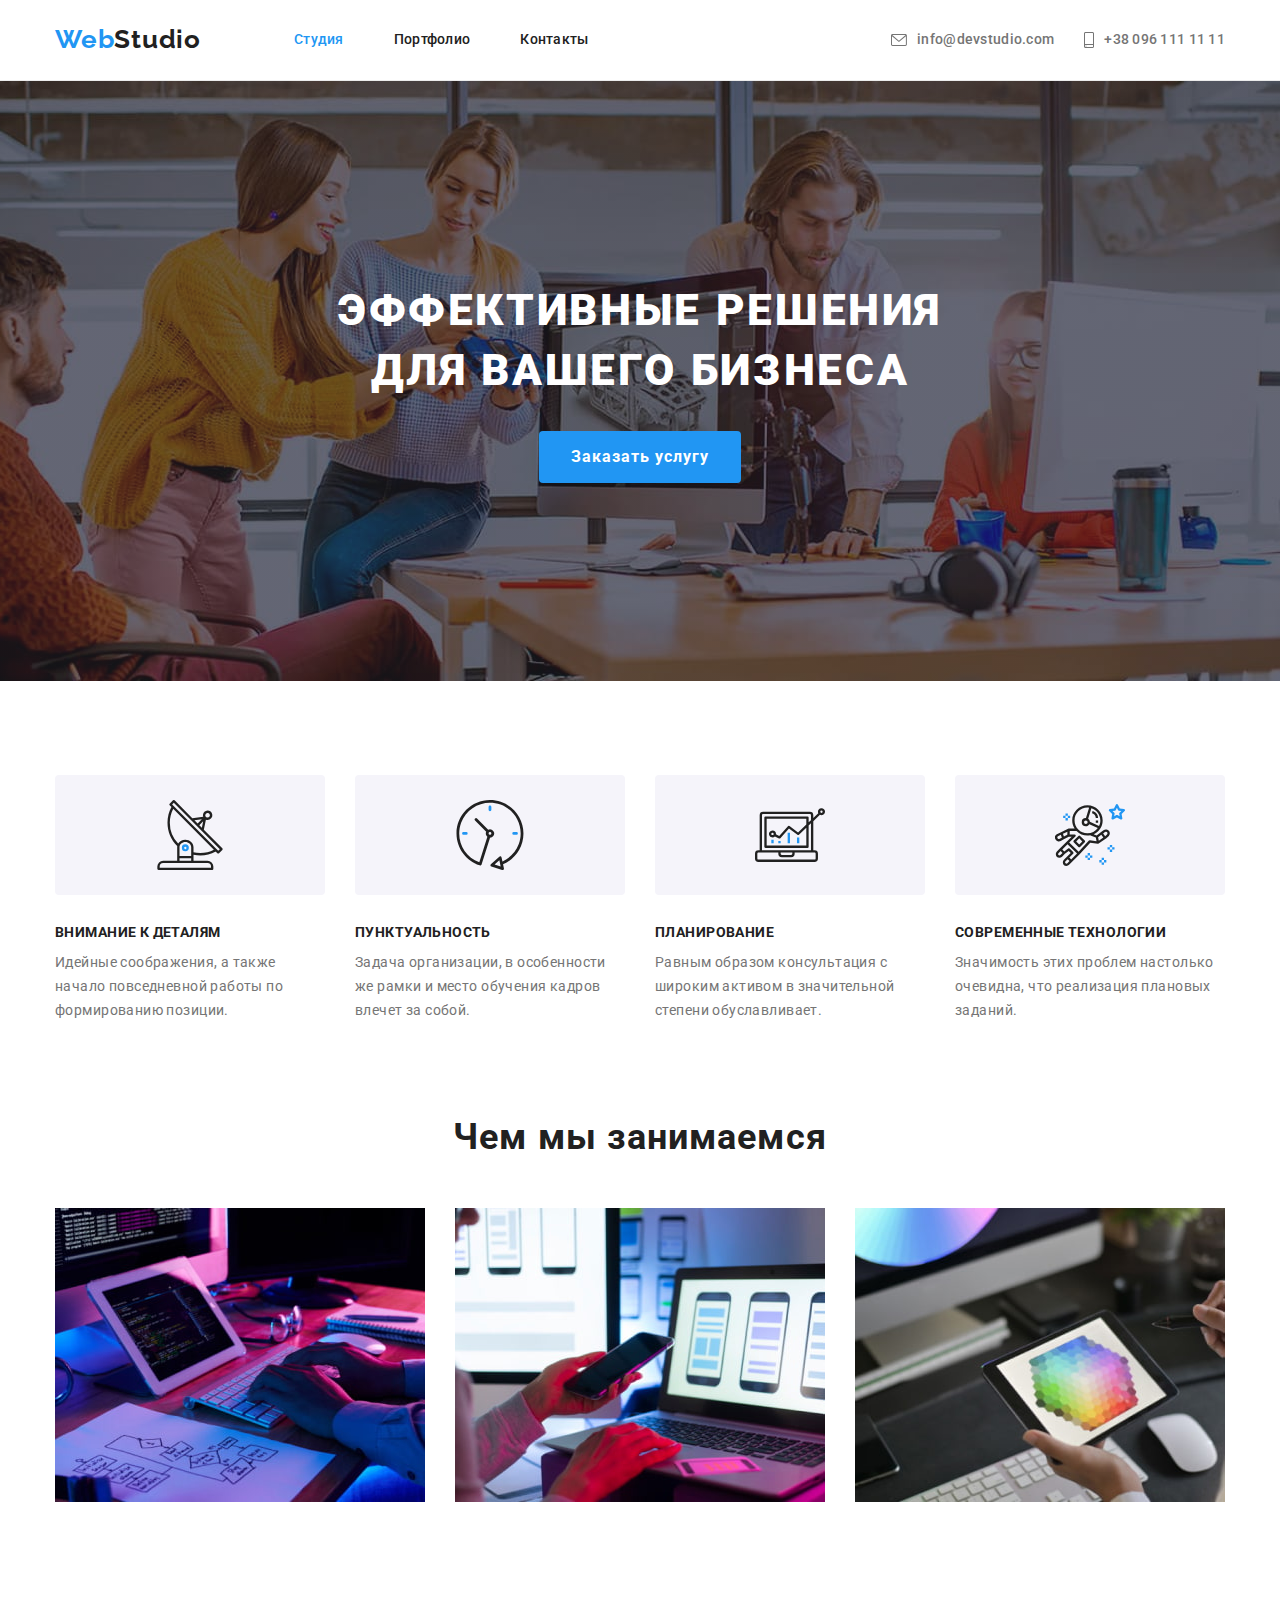
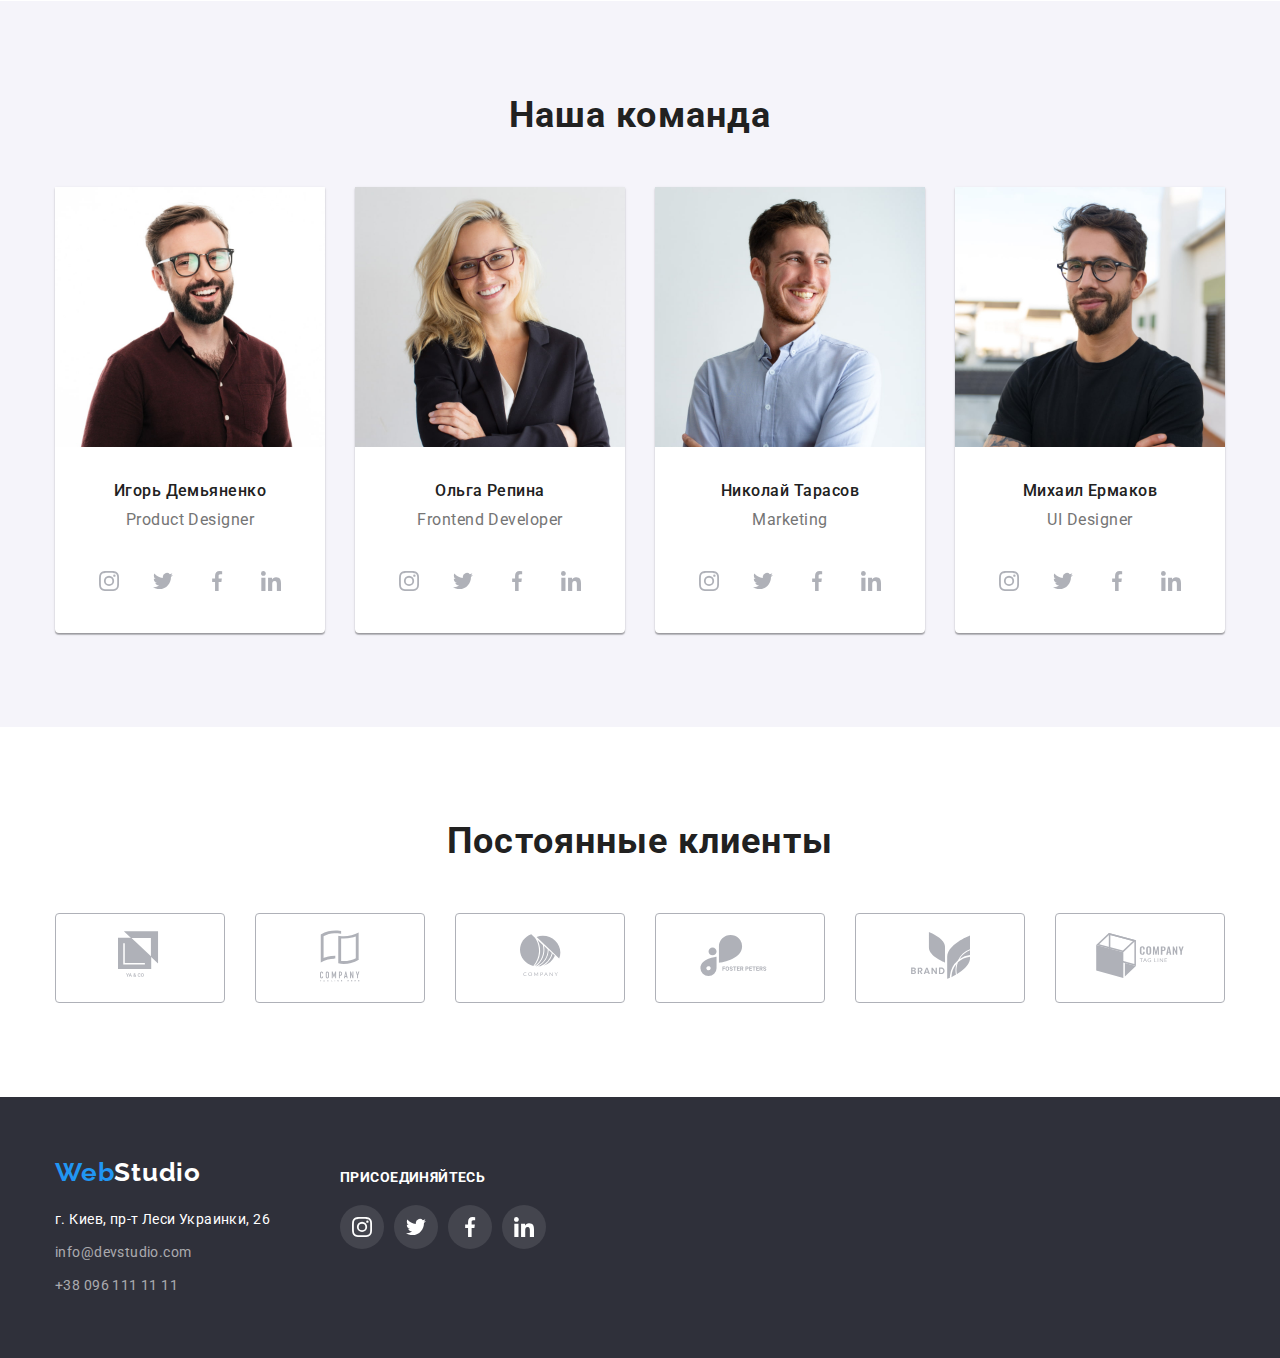
==== index.html @ 4785504b "добавляет фон героя и svg" ====
<!DOCTYPE html>
<html lang="ru">
<head>
    <meta charset="UTF-8">
    <meta name="viewport" content="width=device-width, initial-scale=1.0">
    <title>Главная</title>
    <link rel="preconnect" href="https://fonts.gstatic.com">
    <link href="https://fonts.googleapis.com/css2?family=Raleway:wght@700&family=Roboto:ital,wght@0,400;0,500;0,700;1,900&display=swap" rel="stylesheet">
    <link rel="stylesheet" href="./css/modern-normalize.css">
    <link rel="stylesheet" href="./css/styles.css">
</head>
<body>
<header class="main-head">
    <div class="container">
        <nav class="head-nav">
            <a class="logo" href="./index.html" lang="en"> <span class="accent">Web</span>Studio</a>
            <ul class="head-link">
                <li class="item"><a class="nav-link active" href="./index.html">Студия</a></li>
                <li class="item"><a class="nav-link" href="./portfolio.html">Портфолио</a></li>
                <li class="item"><a class="nav-link" href="">Контакты</a></li>
            </ul>
        </nav>
        
        <ul class="head-contacts">
            <li class="item"><a class="contacts-link" href="mailto:info@devstudio.com">
                <svg class="svg-head" width="16px" height="12px">
                    <use href="./images/symbol-defs.svg#envelope"></use>
                </svg>
                info@devstudio.com</a></li>
            <li class="item"><a class="contacts-link" href="tel:+380961111111">
                <svg class="svg-head" width="10px" height="16px">
                    <use href="./images/symbol-defs.svg#smartphone"></use>
                </svg>
                +38 096 111 11 11</a></li>
        </ul>
    </div>
</header>
    <main>
        <!-- Секция герой -->
        <section class="hero ">
           <div class="container">
                <h1 class="hero-head">Эффективные решения <br>
                    для вашего бизнеса</h1>
                <a class="hero-link " href="" target="_blank">Заказать услугу</a>
           </div>
        </section>
        <!-- Секция  наши особенности -->
        <section class="features">
           <div class="container">
                <h2 class=" visually-hidden">Особенности</h2>
                <ul class="features-list">
                    <li class="features-item">
                        <div class="item-svg">
                            <svg class="features-svg" width="70px" height="70px">
                                <use href="./images/symbol-defs.svg#antenna"></use>
                            </svg>
                        </div>
                        <h3 class="feature-item-head head-section">Внимание к деталям</h3>
                        <p class="feature-item-text">Идейные соображения, а также начало повседневной работы по формированию позиции.
                        </p>
                    </li>
                    <li class="features-item">
                        <div class="item-svg">
                            <svg class="features-svg" width="70px" height="70px">
                                <use href="./images/symbol-defs.svg#clock"></use>
                            </svg>
                        </div>
                        <h3 class="feature-item-head head-section">Пунктуальность</h3>
                        <p class="feature-item-text">Задача организации, в особенности же рамки и место обучения кадров влечет за собой.
                        </p>
                    </li>
                    <li class="features-item">
                        <div class="item-svg">
                            <svg class="features-svg" width="70px" height="70px">
                                <use href="./images/symbol-defs.svg#diagram"></use>
                            </svg>
                        </div>
                        <h3 class="feature-item-head head-section">Планирование</h3>
                        <p class="feature-item-text">Равным образом консультация с широким активом в значительной степени обуславливает.
                        </p>
                    </li>
                    <li class="features-item">
                        <div class="item-svg">
                            <svg class="features-svg" width="70px" height="70px">
                                <use href="./images/symbol-defs.svg#astronaut"></use>
                            </svg>
                        </div>
                        <h3 class="feature-item-head head-section">Современные технологии</h3>
                        <p class="feature-item-text">Значимость этих проблем настолько очевидна, что реализация плановых заданий.</p>
                    </li>
                </ul>
           </div>
        </section>
        <!-- Секция Чем мы занимаемся -->
        <section class="directions">
            <div class="container">
                <h2 class="head-section directions-head">Чем мы занимаемся</h2>
                <ul class="directions-list">
                    <li class="directions-item"><img src="./images/layout.jpg" alt="Верстка сайтов" width="370"></li>
                    <li class="directions-item"><img src="./images/mobile.jpg" alt="Разработка мобильных приложений" width="370"></li>
                    <li class="directions-item"><img src="./images/design.jpg" alt="Дизайн" width="370"></li>
                </ul>
            </div>
        </section>
        <!-- Секция Наша команда -->
        <section class="team">
           <div class="container">
                <h2 class="head-section team-head">Наша команда</h2>
                <ul class="team-list">
                    <li class="team-item">
                        <img src="./images/igor.jpg" alt="Игорь Демьяненко" width="270">
                        <h3 class="head-section name">Игорь Демьяненко</h3>
                        <p class="position" lang="en">Product Designer</p>
                        <ul class="social">
                            <li class="item">
                                <a href="" class="svg-item">
                                    <svg class="link" width="20px" height="20px">
                                        <use href="./images/symbol-defs.svg#instagram"></use>
                                    </svg>
                                </a>
                            </li>
                            <li class="item">
                                <a href="" class="svg-item">
                                    <svg class="link" width="20px" height="20px">
                                        <use href="./images/symbol-defs.svg#twitter"></use>
                                    </svg>
                                </a>
                            </li>
                            <li class="item">
                                <a href="" class="svg-item">
                                    <svg class="link" width="20px" height="20px">
                                        <use href="./images/symbol-defs.svg#facebook"></use>
                                    </svg>
                                </a>
                            </li>
                            <li class="item">
                                <a href="" class="svg-item">
                                    <svg class="link" width="20px" height="20px">
                                        <use href="./images/symbol-defs.svg#linkedin"></use>
                                    </svg>
                                </a>
                            </li>
                        </ul>
                    </li>
                    <li class="team-item">
                        <img src="./images/olga.jpg" alt="Ольга Репина" width="270">
                        <h3 class="head-section name">Ольга Репина</h3>
                        <p class="position" lang="en">Frontend Developer</p>
                        <ul class="social">
                            <li class="item">
                                <a href="" class="svg-item">
                                    <svg class="link" width="20px" height="20px">
                                        <use href="./images/symbol-defs.svg#instagram"></use>
                                    </svg>
                                </a>
                            </li>
                            <li class="item">
                                <a href="" class="svg-item">
                                    <svg class="link" width="20px" height="20px">
                                        <use href="./images/symbol-defs.svg#twitter"></use>
                                    </svg>
                                </a>
                            </li>
                            <li class="item">
                                <a href="" class="svg-item">
                                    <svg class="link" width="20px" height="20px">
                                        <use href="./images/symbol-defs.svg#facebook"></use>
                                    </svg>
                                </a>
                            </li>
                            <li class="item">
                                <a href="" class="svg-item">
                                    <svg class="link" width="20px" height="20px">
                                        <use href="./images/symbol-defs.svg#linkedin"></use>
                                    </svg>
                                </a>
                            </li>
                        </ul>
                    </li>
                    <li class="team-item">
                        <img src="./images/nikolay.jpg" alt="Николай Тарасов" width="270">
                        <h3 class="head-section name">Николай Тарасов</h3>
                        <p class="position" lang="en">Marketing</p>
                        <ul class="social">
                            <li class="item">
                                <a href="" class="svg-item">
                                    <svg class="link" width="20px" height="20px">
                                        <use href="./images/symbol-defs.svg#instagram"></use>
                                    </svg>
                                </a>
                            </li>
                            <li class="item">
                                <a href="" class="svg-item">
                                    <svg class="link" width="20px" height="20px">
                                        <use href="./images/symbol-defs.svg#twitter"></use>
                                    </svg>
                                </a>
                            </li>
                            <li class="item">
                                <a href="" class="svg-item">
                                    <svg class="link" width="20px" height="20px">
                                        <use href="./images/symbol-defs.svg#facebook"></use>
                                    </svg>
                                </a>
                            </li>
                            <li class="item">
                                <a href="" class="svg-item">
                                    <svg class="link" width="20px" height="20px">
                                        <use href="./images/symbol-defs.svg#linkedin"></use>
                                    </svg>
                                </a>
                            </li>
                        </ul>
                    </li>
                    <li class="team-item">
                        <img src="./images/michael.jpg" alt="Михаил Ермаков" width="270">
                        <h3 class="head-section name">Михаил Ермаков</h3>
                        <p class="position" lang="en">UI Designer</p>
                        <ul class="social">
                            <li class="item">
                                <a href="" class="svg-item">
                                    <svg class="link" width="20px" height="20px">
                                        <use href="./images/symbol-defs.svg#instagram"></use>
                                    </svg>
                                </a>
                            </li>
                            <li class="item">
                                <a href="" class="svg-item">
                                    <svg class="link" width="20px" height="20px">
                                        <use href="./images/symbol-defs.svg#twitter"></use>
                                    </svg>
                                </a>
                            </li>
                            <li class="item">
                                <a href="" class="svg-item">
                                    <svg class="link" width="20px" height="20px">
                                        <use href="./images/symbol-defs.svg#facebook"></use>
                                    </svg>
                                </a>
                            </li>
                            <li class="item">
                                <a href="" class="svg-item">
                                    <svg class="link" width="20px" height="20px">
                                        <use href="./images/symbol-defs.svg#linkedin"></use>
                                    </svg>
                                </a>
                            </li>
                        </ul>
                    </li>
                </ul>
           </div>
        </section>

        <section class="our-clients">
           <div class="container">
                <h2 class="head-section clients-head">Постоянные клиенты</h2>
                <ul class="clients">
                    <li class="clients-item">
                        <a href="" class="link">
                            <svg class="clients-logo " width="44.27px" height="49.23px">
                                <use href="./images/symbol-defs.svg#logoone"></use>
                            </svg>
                        </a>
                    </li>
                    <li class="clients-item">
                       <a href="" class="link">
                            <svg class="clients-logo " width="40px" height="52px">
                                <use href="./images/symbol-defs.svg#logotwo"></use>
                            </svg>
                       </a>
                    </li>
                    <li class="clients-item">
                       <a href="" class="link">
                            <svg class="clients-logo" width="41px" height="42.6px">
                                <use href="./images/symbol-defs.svg#logothree"></use>
                            </svg>
                       </a>
                    </li>
                    <li class="clients-item">
                       <a href="" class="link">
                            <svg class="clients-logo" width="79.66px" height="42.02px">
                                <use href="./images/symbol-defs.svg#logofour"></use>
                            </svg>
                       </a>
                    </li>
                    <li class="clients-item">
                       <a href="" class="link">
                            <svg class="clients-logo" width="59px" height="47px">
                                <use href="./images/symbol-defs.svg#logofive"></use>
                            </svg>
                       </a>
                    </li>
                    <li class="clients-item">
                        <a href="" class="link">
                            <svg class="clients-logo" width="88.48px" height="45.44px">
                                <use href="./images/symbol-defs.svg#logosix"></use>
                            </svg>
                        </a>
                    </li>
                </ul>
           </div>


        </section>
    </main>

    <footer class="main-footer">
        <div class="container">
            <div class="adress-section">
                <a class="logo logo-footer" href="./index.html" lang="en"><span class="accent">Web</span>Studio</a>
                <address class="adress">
                    <p class="map">
                        г. Киев, пр-т Леси Украинки, 26
                    </p>
                    <ul class="adress-list">
                        <li class="adress-item"><a class="adress-link" href="mailto:info@devstudio.com"
                                target="_blank">info@devstudio.com</a></li>
                        <li class="adress-item"><a class="adress-link" href="tel:+380961111111" target="_blank">+38 096 111 11 11</a>
                        </li>
                    </ul>
                </address>
            </div>
            <div class="footer-link">
                <h2 class="footer-head">присоединяйтесь</h2>
                <ul class="footer-social">
                    <li class="footer-item">
                        <a href="" class="item-link">
                            <svg class="footer-svg" width="20px" height="20px">
                                <use href="./images/symbol-defs.svg#instagram"></use>
                            </svg>
                        </a>
                    </li>
                    <li class="footer-item">
                        <a href="" class="item-link">
                            <svg class="footer-svg" width="20px" height="20px">
                                <use href="./images/symbol-defs.svg#twitter"></use>
                            </svg>
                        </a>
                    </li>
                    <li class="footer-item">
                        <a href="" class="item-link">
                            <svg class="footer-svg" width="20px" height="20px">
                                <use href="./images/symbol-defs.svg#facebook"></use>
                            </svg>
                        </a>
                    </li>
                    <li class="footer-item">
                        <a href="" class="item-link">
                            <svg class="footer-svg" width="20px" height="20px">
                                <use href="./images/symbol-defs.svg#linkedin"></use>
                            </svg>
                        </a>
                    </li>
                </ul>
            </div>
        </div>
    </footer>    
</body>
</html>
---- css/styles.css ----
:root {
  --main-color: #757575;
  --accent-color: #2196f3;
  --header-color: #212121;
  --main-header: #ffffff;
  --adress-color: rgba(255, 255, 255, 0.6);
  --our-team-background: #f5f4fa;
  --hero-background: #2f303a;
  --border-color: #eeeeee;
  --line: #ececec;
  --svg-main-color: #afb1b8;
  --social: rgba(255, 255, 255, 0.1);
}

.lol {
  background: red;
}

/* общие стили */
body {
  font-family: Roboto, sans-serif;
  color: var(--main-color);
}

.visually-hidden {
  position: absolute;
  width: 1px;
  height: 1px;
  margin: -1px;
  border: 0;
  padding: 0;
  white-space: nowrap;
  clip-path: inset(100%);
  clip: rect(0 0 0 0);
  overflow: hidden;
}

.container {
  margin-left: auto;
  margin-right: auto;
  width: 1200px;
  padding-left: 15px;
  padding-right: 15px;
}

/* шапка */
h1 {
  margin: 0px;
}

.main-head {
  background-color: var(--main-header);
  border-bottom: 1px solid var(--line);
}

.logo {
  margin-right: 93px;
  font-family: Raleway, sans-serif;
  font-weight: 700;
  font-size: 26px;
  line-height: 1.2;
  letter-spacing: 0.03em;
  color: var(--header-color);
}

.accent {
  color: var(--accent-color);
}

.head-link,
.head-contacts {
  font-weight: 500;
  font-size: 14px;
  line-height: 1.14;
  letter-spacing: 0.02em;
  margin: 0px;
  padding: 0px;
}

.nav-link {
  display: block;
  margin-top: 32px;
  margin-bottom: 32px;
  color: var(--header-color);
}

.contacts-link {
  color: var(--main-color);
  display: flex;
  align-items: center;
}

.active {
  color: var(--accent-color);
}

.nav-link:hover,
.contacts-link:hover,
.nav-link:focus,
.contacts-link:focus {
  color: var(--accent-color);
}

.main-head .container,
.head-nav,
.head-link,
.head-contacts {
  display: flex;
  align-items: center;
}

.head-contacts .item:not(:last-child) {
  margin-right: 30px;
}

.head-link .item + .item {
  margin-left: 50px;
}

.main-head .container {
  justify-content: space-between;
}

/* подвал */
.main-footer .container {
  display: flex;
}

.adress-section {
  margin-right: 70px;
}

.footer-social {
  margin: 0;
  padding: 0;
  display: flex;
  align-items: center;
}

.main-footer {
  background-color: var(--hero-background);
  padding-bottom: 60px;
  padding-top: 60px;
}

.footer-head {
  margin: 0;
  padding: 0;
  color: var(--main-header);
  font-size: 14px;
  font-weight: 700;
  line-height: 1.17;
  letter-spacing: 0.03em;
  text-transform: uppercase;
  margin-bottom: 20px;
  margin-top: 12px;
}

.logo-footer {
  display: inline-block;
  color: var(--main-header);
  margin-right: 0;
  margin-bottom: 20px;
}

.footer-item {
  color: var(--main-header);
  margin-right: 10px;
}

.footer-item:last-child {
  margin-right: 0;
}

.item-link {
  color: currentColor;
  background-color: var(--social);
  width: 44px;
  height: 44px;
  display: flex;
  align-items: center;
  justify-content: center;
  border-radius: 50%;
}

.item-link:hover,
.item-link:focus {
  background-color: var(--accent-color);
}

.footer-svg {
  fill: currentColor;
}

.map {
  margin-top: 0;
  margin-bottom: 9px;
}

.adress-list {
  margin: 0;
  padding: 0;
}

.adress-item:not(:last-child) {
  display: inline-block;
  margin-bottom: 9px;
}

.adress,
.adress-link {
  font-weight: 400;
  font-size: 14px;
  line-height: 1.71;
  letter-spacing: 0.03em;
  color: var(--main-header);
}

.adress-link {
  color: var(--adress-color);
}

.svg-head {
  fill: currentColor;
  margin-right: 10px;
}

/* Студия */
/* Секция герой */
.hero {
  background-color: var(--hero-background);
  text-align: center;
  min-height: 600px;
  padding-top: 200px;
  background-image: linear-gradient(
      to right,
      rgba(47, 48, 58, 0.4),
      rgba(47, 48, 58, 0.4)
    ),
    url(../images/Img.jpg);
  background-repeat: no-repeat;
  background-size: cover;
  background-position: center;
  max-width: 1600px;
  margin-left: auto;
  margin-right: auto;
}

.hero-head {
  font-weight: 900;
  font-size: 44px;
  line-height: 1.36;
  text-align: center;
  letter-spacing: 0.06em;
  text-transform: uppercase;
  color: var(--main-header);
  margin-bottom: 30px;
}

.hero-link {
  display: inline-block;
  padding: 11px 32px;
  border-radius: 4px;
  min-width: 200px;
  background-color: var(--accent-color);
  font-weight: 700;
  font-size: 16px;
  line-height: 1.87;
  text-align: center;
  letter-spacing: 0.06em;
  color: var(--main-header);
}

/* Секция особенности */
.features {
  padding-top: 94px;
}

.features-list {
  display: flex;
  flex-wrap: wrap;
  margin: 0;
  padding: 0;
}

.features-item {
  width: calc((100% - 90px) / 4);
  margin-right: 30px;
}

.features-item:nth-child(4n) {
  margin-right: 0;
}

.head-section {
  color: var(--header-color);
  font-weight: 700;
  letter-spacing: 0.03em;
}

.feature-item-head {
  font-size: 14px;
  line-height: 1.14;
  text-transform: uppercase;
  margin: 0;
  margin-bottom: 10px;
}

.feature-item-text {
  font-weight: 400;
  font-size: 14px;
  line-height: 1.71;
  letter-spacing: 0.03em;
  margin: 0;
}

.item-svg {
  background-color: var(--our-team-background);
  display: flex;
  align-items: center;
  justify-content: center;
  padding: 25px 100px;
  border-radius: 4px;
  margin-bottom: 30px;
}

/* Секция Чем мы занимаемся */
.directions {
  padding-top: 94px;
  padding-bottom: 94px;
}

.directions-list {
  display: flex;
  flex-wrap: wrap;
  margin: 0;
  padding: 0;
}

.directions-item {
  width: calc((100% - 60px) / 3);
  margin-right: 30px;
}

.directions-item:nth-child(3) {
  margin-right: 0;
}

.directions-head {
  font-size: 36px;
  line-height: 1.16;
  text-align: center;
  margin: 0;
  margin-bottom: 50px;
}

/* Секция Наша команда */

.team {
  background-color: var(--our-team-background);
  padding-top: 94px;
  padding-bottom: 94px;
}

.team-head {
  font-size: 36px;
  line-height: 1.16;
  text-align: center;
  margin: 0;
  margin-bottom: 50px;
}

.team-list {
  display: flex;
  flex-wrap: wrap;
  margin: 0;
  padding: 0;
}

.team-item {
  width: calk((100% - 90px) / 4);
  margin-right: 30px;
  padding-bottom: 30px;
  background-color: var(--main-header);
  box-shadow: 0px 1px 3px rgba(0, 0, 0, 0.12), 0px 1px 1px rgba(0, 0, 0, 0.14),
    0px 2px 1px rgba(0, 0, 0, 0.2);
  border-radius: 0px 0px 4px 4px;
}

.team-item:nth-child(4) {
  margin-right: 0;
}

.name {
  font-weight: 500;
  font-size: 16px;
  line-height: 1.19;
  text-align: center;
  margin: 0;
  margin-top: 30px;
}

.position {
  margin-top: 10px;
  margin-bottom: 30px;
  font-weight: 400;
  font-size: 16px;
  line-height: 1.19;
  text-align: center;
  letter-spacing: 0.03em;
}

.social {
  margin: 0;
  padding: 0;
  margin-left: 32px;
  margin-right: 32px;
  display: flex;
  justify-content: space-between;
}

.social .item {
  width: 44px;
  height: 44px;
  background-color: var(--main-header);
  border-radius: 50%;
  color: var(--svg-main-color);
}

.social .item:hover,
.social .item:focus {
  background-color: var(--accent-color);
}

.svg-item {
  padding: 12px;
}

.item .svg-item {
  color: currentColor;
  display: inline-block;
}

.item .svg-item:hover,
.item .svg-item:focus {
  color: var(--main-header);
}

.svg-item .link {
  fill: currentColor;
}

/* Постоянные клиенты */
.our-clients {
  padding-top: 94px;
  padding-bottom: 94px;
}

.clients-head {
  text-align: center;
  font-size: 36px;
  line-height: 1.16;
  margin: 0;
  margin-bottom: 50px;
}

.clients {
  display: flex;
  margin: 0;
  padding: 0;
  justify-content: space-between;
}

.clients-item {
  width: 170px;
  height: 90px;
  border: 1px solid var(--svg-main-color);
  border-radius: 4px;
  color: var(--svg-main-color);
  display: flex;
  align-items: center;
  justify-content: center;
}

.clients-item .link {
  color: currentColor;
  display: block;
  margin-right: auto;
  margin-left: auto;
}

.clients-item:hover,
.clients-item:focus {
  color: var(--accent-color);
  border-color: var(--accent-color);
}

.clients-logo {
  fill: currentColor;
}

/* Портофолио */
.portfolio {
  padding-top: 94px;
  padding-bottom: 94px;
}

.filter {
  margin: 0;
  padding: 6px 22px;
  border: none;
  cursor: pointer;
  display: inline-block;
  border-radius: 4px;
  font-weight: 500;
  font-size: 16px;
  line-height: 1.62;
  text-align: center;
  letter-spacing: 0.03em;
  background-color: var(--our-team-background);
  color: var(--header-color);
}

.list-button .item {
  margin-right: 8px;
}

.list-button .item:last-child {
  margin-right: 0;
}

.list-button {
  margin: 0;
  margin-bottom: 50px;
  padding: 0;
  display: flex;
  justify-content: center;
}

.filter:hover,
.filter:focus {
  background-color: var(--accent-color);
  color: var(--main-header);
  box-shadow: 0px 3px 1px rgba(0, 0, 0, 0.1), 0px 1px 2px rgba(0, 0, 0, 0.08),
    0px 2px 2px rgba(0, 0, 0, 0.12);
}

.list-examples {
  display: flex;
  flex-wrap: wrap;
  margin: -15px;
  padding: 0;
}

.example {
  width: calc((100% - 90px) / 3);
  margin: 15px;
  border: 1px solid var(--border-color);
}

.example:hover,
.example:focus {
  box-shadow: 0px 1px 1px rgba(0, 0, 0, 0.12), 0px 4px 4px rgba(0, 0, 0, 0.06),
    1px 4px 6px rgba(0, 0, 0, 0.16);
}

.example-head {
  margin-top: 0;
  margin-bottom: 4px;
  font-weight: 700;
  font-size: 18px;
  line-height: 2;
  letter-spacing: 0.06em;
  color: var(--header-color);
}

.example-type {
  margin-top: 0;
  margin-bottom: 0;
  font-weight: 400;
  font-size: 16px;
  line-height: 1.87;
  letter-spacing: 0.03em;
  color: var(--main-color);
}

.example-name {
  padding: 20px 24px;
}
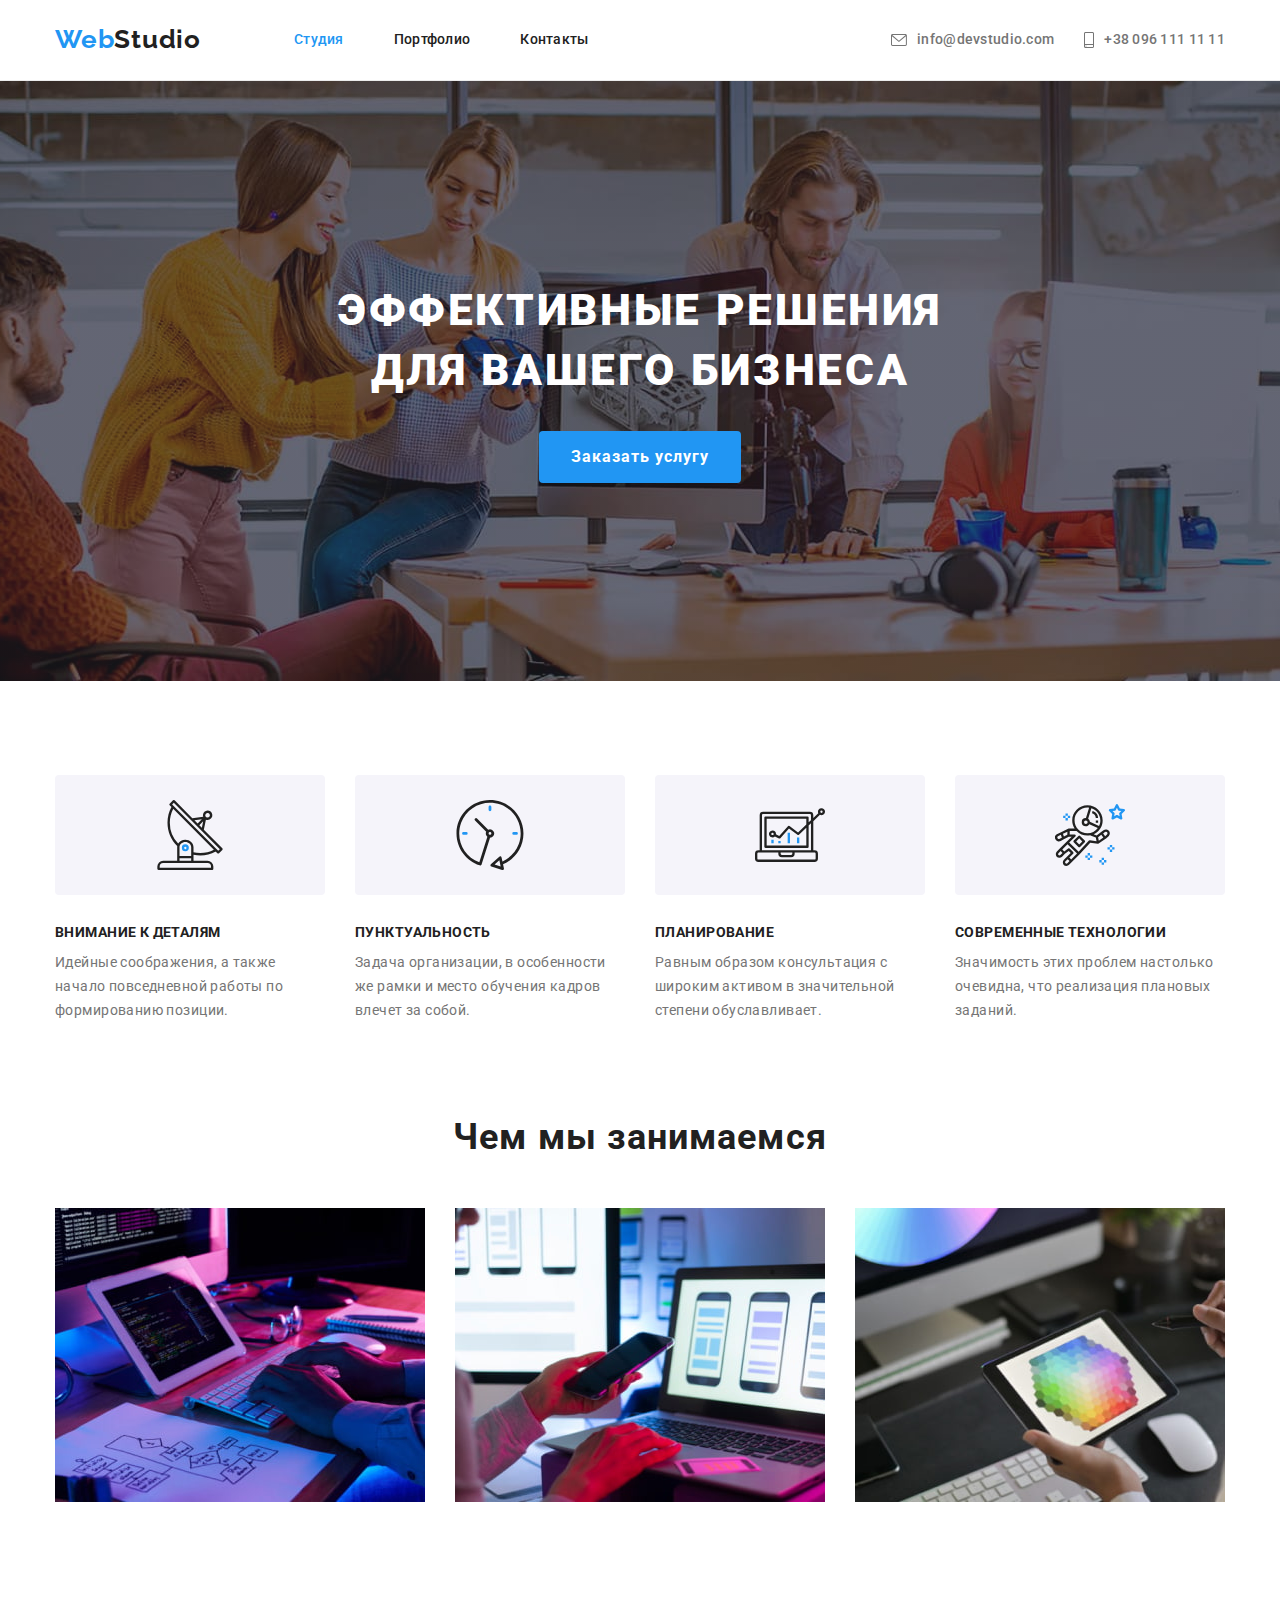
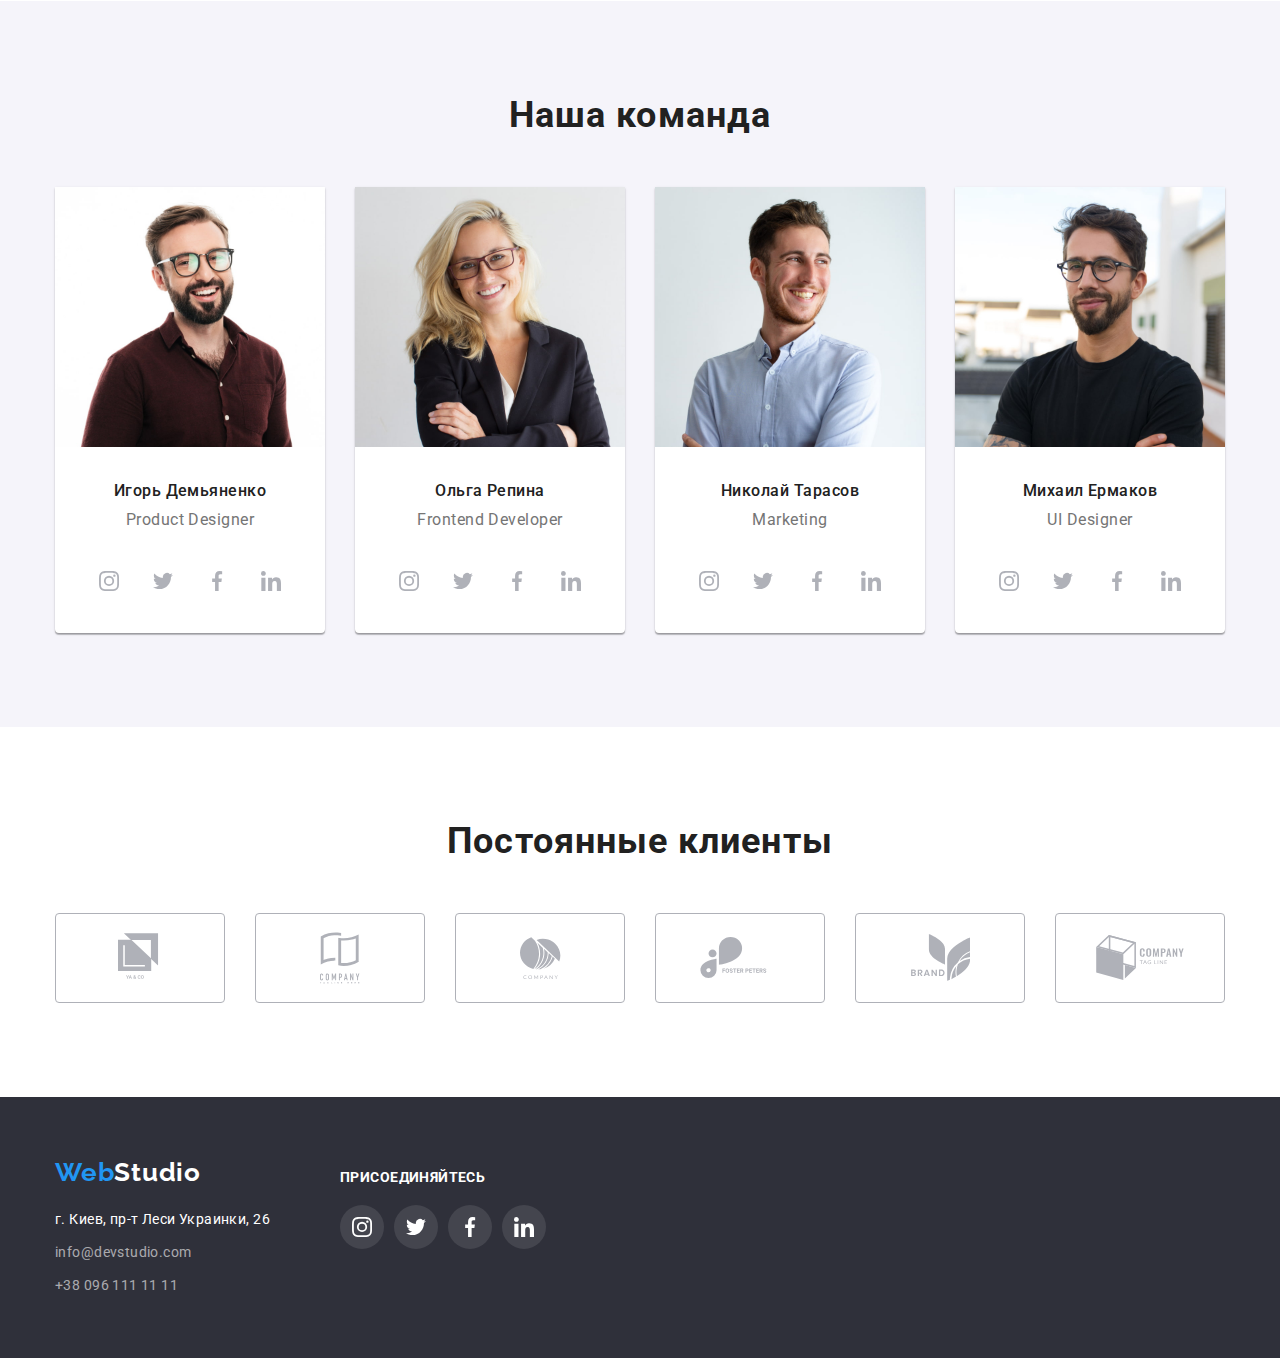
==== commit 0117c371: "добавляет фокус в потрфолио" ====
--- a/index.html
+++ b/index.html
@@ -250,7 +250,7 @@
                 </ul>
            </div>
         </section>
-
+        <!-- Секция Постоянные клиенты -->
         <section class="our-clients">
            <div class="container">
                 <h2 class="head-section clients-head">Постоянные клиенты</h2>
--- a/css/styles.css
+++ b/css/styles.css
@@ -423,13 +423,7 @@
   width: 44px;
   height: 44px;
   background-color: var(--main-header);
-  border-radius: 50%;
   color: var(--svg-main-color);
-}
-
-.social .item:hover,
-.social .item:focus {
-  background-color: var(--accent-color);
 }
 
 .svg-item {
@@ -439,11 +433,13 @@
 .item .svg-item {
   color: currentColor;
   display: inline-block;
+  border-radius: 50%;
 }
 
 .item .svg-item:hover,
 .item .svg-item:focus {
   color: var(--main-header);
+  background-color: var(--accent-color);
 }
 
 .svg-item .link {
@@ -472,25 +468,24 @@
 }
 
 .clients-item {
+  color: var(--svg-main-color);
+}
+
+.clients-item .link {
   width: 170px;
   height: 90px;
   border: 1px solid var(--svg-main-color);
   border-radius: 4px;
-  color: var(--svg-main-color);
-  display: flex;
+  color: currentColor;
+  margin-right: auto;
+  margin-left: auto;
   align-items: center;
   justify-content: center;
-}
-
-.clients-item .link {
-  color: currentColor;
-  display: block;
-  margin-right: auto;
-  margin-left: auto;
-}
-
-.clients-item:hover,
-.clients-item:focus {
+  display: flex;
+}
+
+.clients-item .link:hover,
+.clients-item .link:focus {
   color: var(--accent-color);
   border-color: var(--accent-color);
 }
@@ -558,12 +553,6 @@
   border: 1px solid var(--border-color);
 }
 
-.example:hover,
-.example:focus {
-  box-shadow: 0px 1px 1px rgba(0, 0, 0, 0.12), 0px 4px 4px rgba(0, 0, 0, 0.06),
-    1px 4px 6px rgba(0, 0, 0, 0.16);
-}
-
 .example-head {
   margin-top: 0;
   margin-bottom: 4px;
@@ -587,3 +576,16 @@
 .example-name {
   padding: 20px 24px;
 }
+
+.example-link {
+  margin: 0;
+  padding: 0;
+  color: currentColor;
+  display: inline-block;
+}
+
+.example-link:hover,
+.example-link:focus {
+  box-shadow: 0px 1px 1px rgba(0, 0, 0, 0.12), 0px 4px 4px rgba(0, 0, 0, 0.06),
+    1px 4px 6px rgba(0, 0, 0, 0.16);
+}
